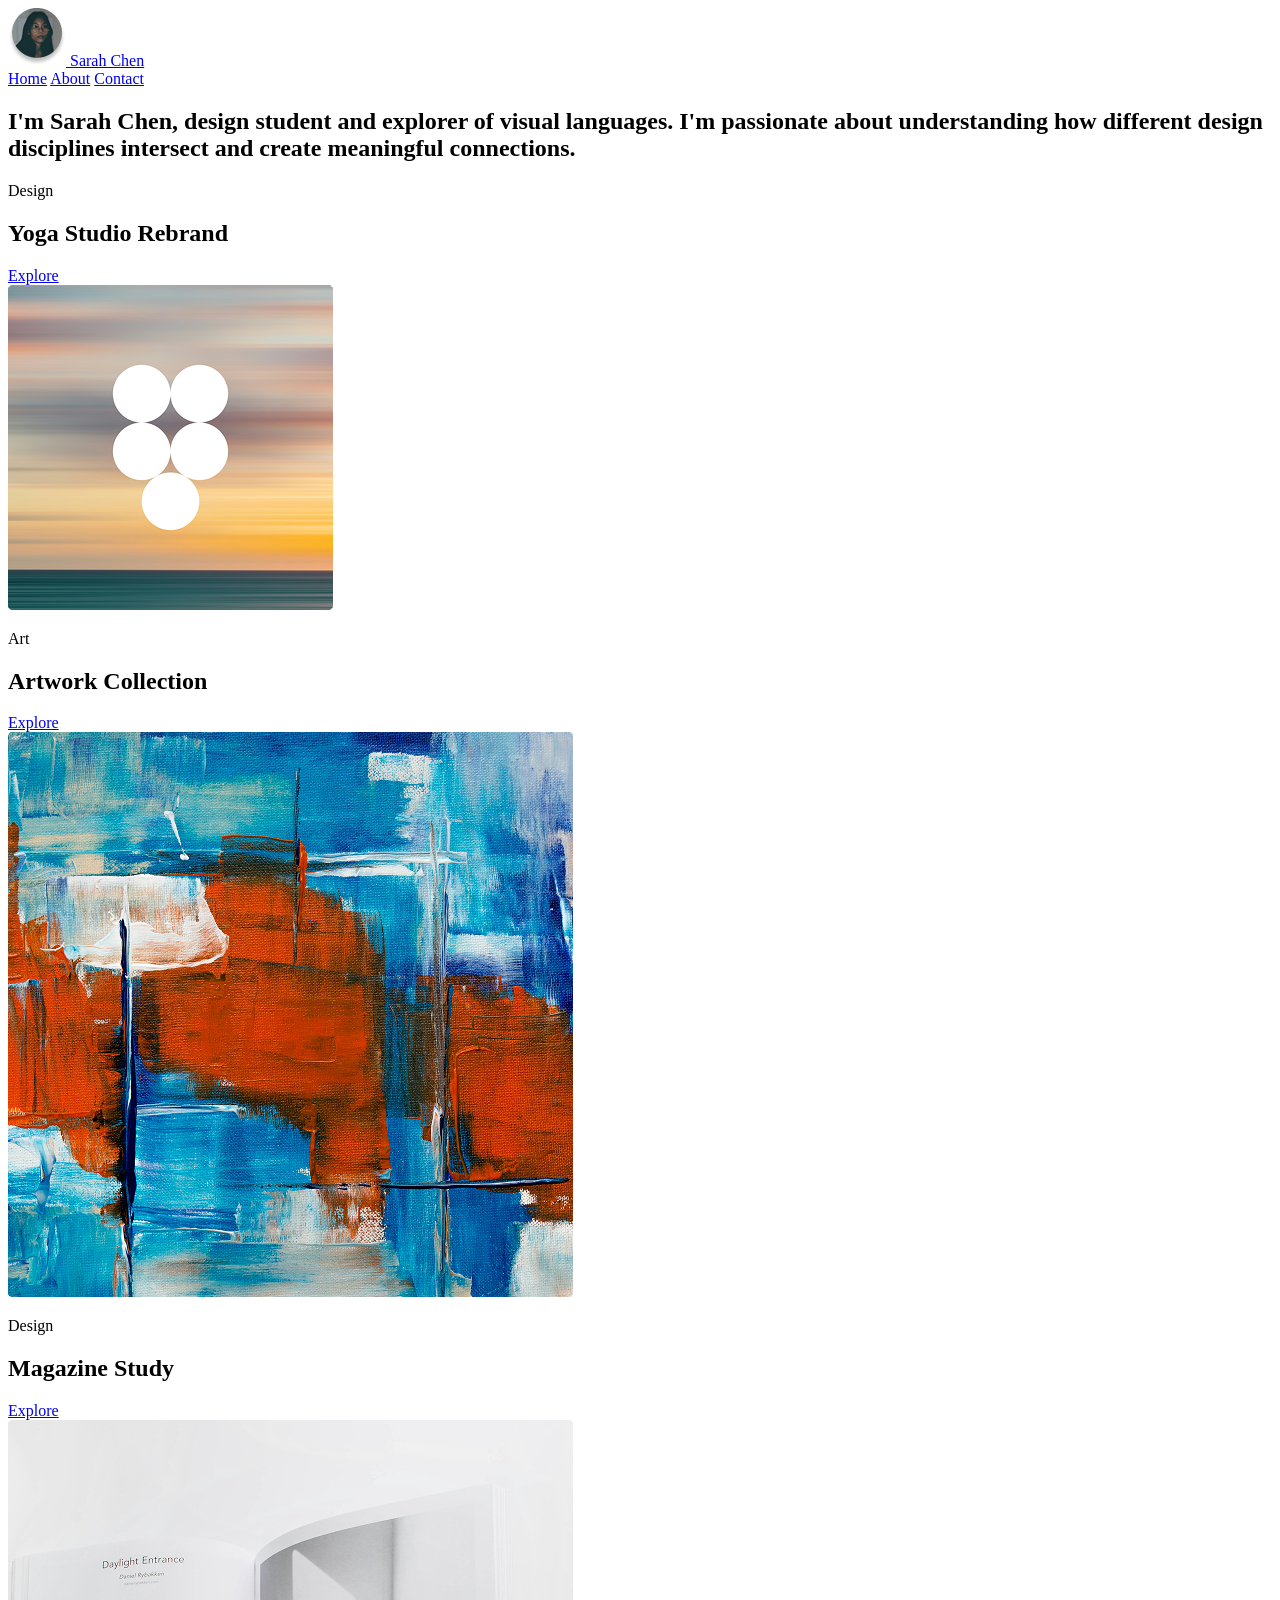
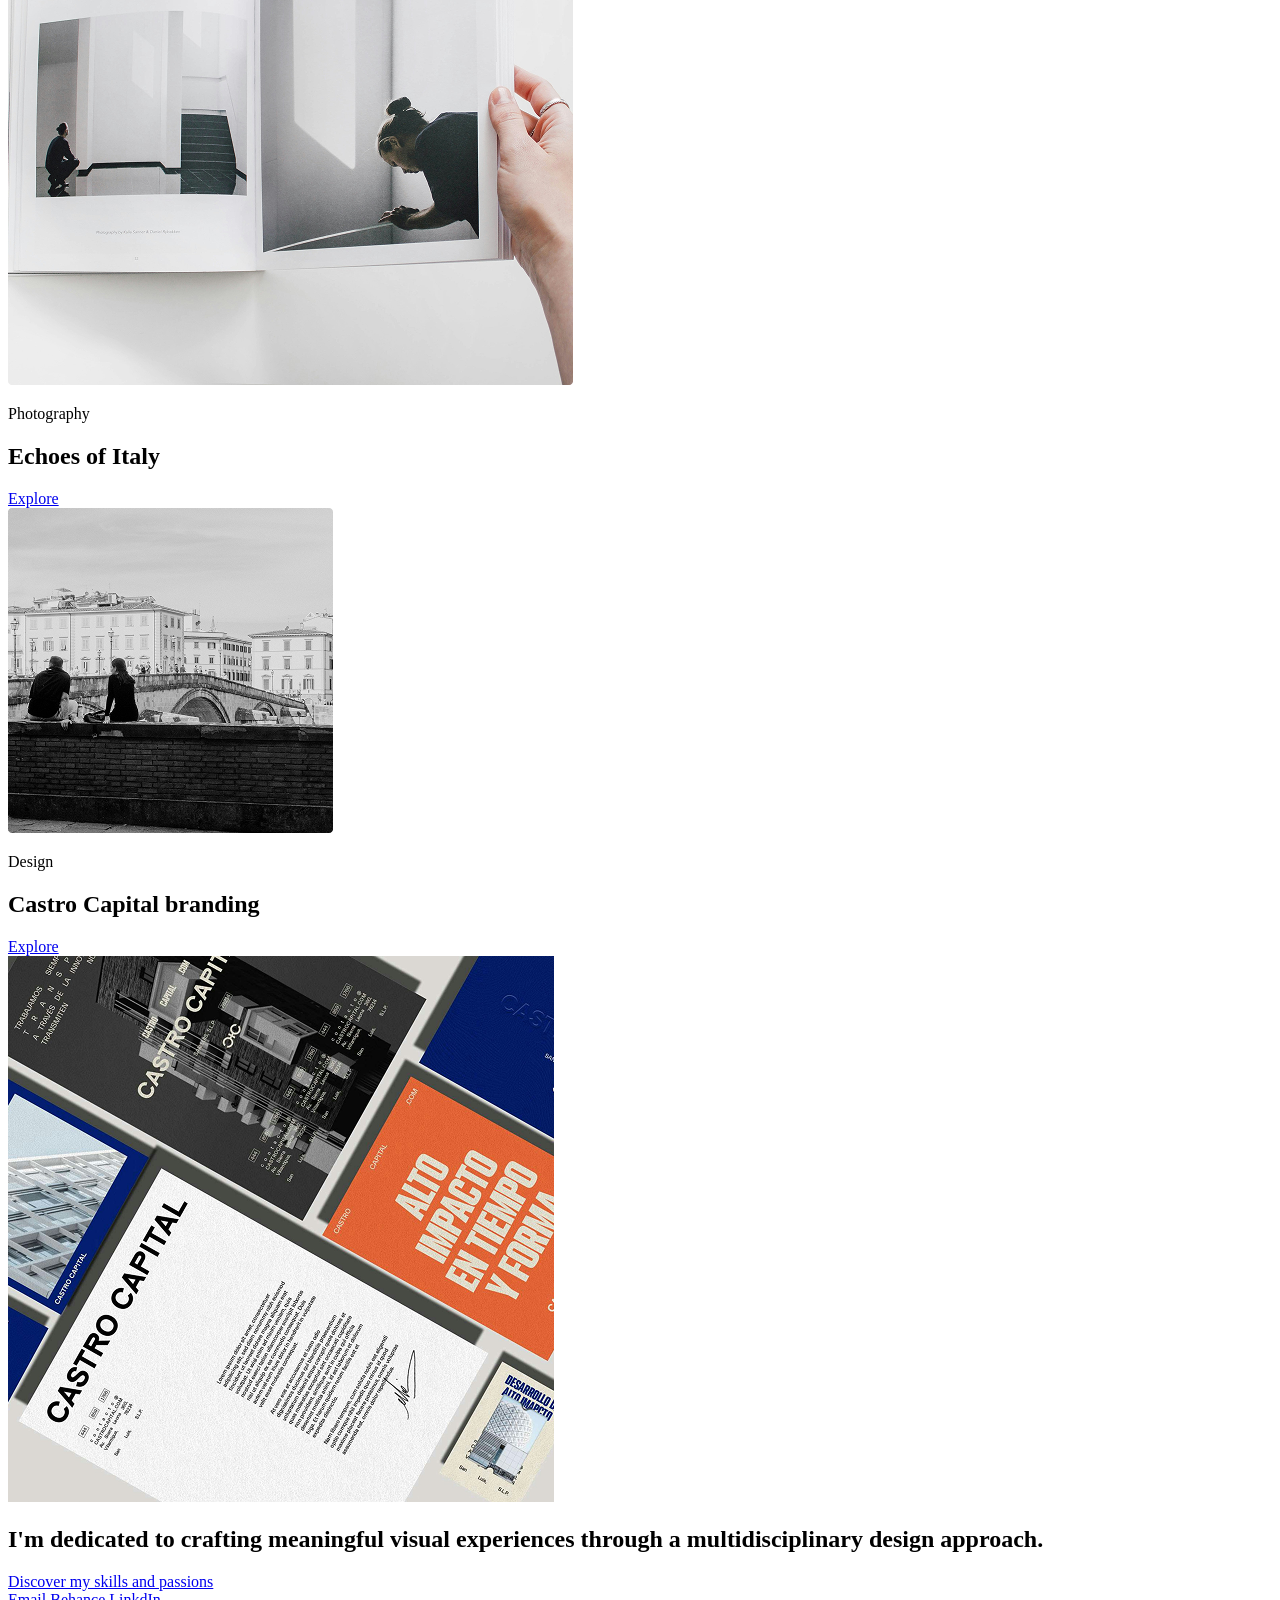
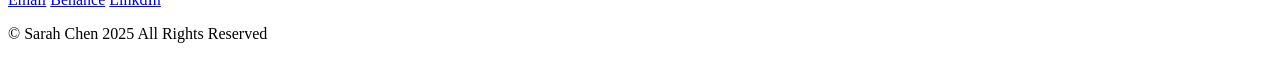
==== T1/web-personal/index.html @ 949a7d72 "Creacion de index.html y comienzo del css" ====
<!doctype html>
<html lang="es">
  <head>
    <meta charset="UTF-8" />
    <meta name="viewport" content="width=device-width, initial-scale=1.0" />
    <title>Sarah Chen | Portfolio</title>
    <link rel="stylesheet" href="assets/css/styles.css" />
  </head>
  <body>
    <header class="header">
      <a class="header_brand" href="#home">
        <img
          src="assets/images/Foto.png"
          alt="Logo de Sarah Chen"
          class="logo"
        />
        <span class="header_name">Sarah Chen</span>
      </a>

      <nav class="header_nav">
        <a class="header_nav_link" href="#home">Home</a>
        <a class="header_nav_link" href="#about">About</a>
        <a class="header_nav_link" href="#contact">Contact</a>
      </nav>
    </header>

    <main>
      <section class="hero" id="home">
        <h1 class="hero_title">
          I'm Sarah Chen, design student and explorer of visual languages. I'm
          passionate about understanding how different design disciplines
          intersect and create meaningful connections.
        </h1>
      </section>

      <section class="Projects" id="projects">
        <article class="project-yoga">
          <div class="project_content">
            <p class="project_category">Design</p>
            <h2 class="project_title">Yoga Studio Rebrand</h2>
            <a class="project_link" href="#">Explore</a>
          </div>

          <img
            class="project_image"
            src="assets/images/Image-1.png"
            alt="Yoga Studio Rebrand"
          />
        </article>

        <article class="project-artwork">
          <div class="project_content">
            <p class="project_category">Art</p>
            <h2 class="project_title">Artwork Collection</h2>
            <a class="project_link" href="#">Explore</a>
          </div>

          <img
            class="project_image"
            src="assets/images/image-4 (1).png"
            alt="Artwork Collection"
          />
        </article>

        <article class="project-magazine">
          <div class="project_content">
            <p class="project_category">Design</p>
            <h2 class="project_title">Magazine Study</h2>
            <a class="project_link" href="#">Explore</a>
          </div>

          <img
            class="project_image"
            src="assets/images/Image2 (1).png"
            alt="Magazine Study Project"
          />
        </article>

        <article class="project-photography">
          <div class="project_content">
            <p class="project_category">Photography</p>
            <h2 class="project_title">Echoes of Italy</h2>
            <a class="project_link" href="#">Explore</a>
          </div>

          <img
            class="project_image"
            src="assets/images/Image-3 (1).png"
            alt="Echoes of Italy"
          />
        </article>

        <article class="project-design">
          <div class="project_content">
            <p class="project_category">Design</p>
            <h2 class="project_title">Castro Capital branding</h2>
            <a class="project_link" href="#">Explore</a>
          </div>

          <img
            class="project_image"
            src="assets/images/Rectangle 1.png"
            alt="Castro Capital branding"
          />
        </article>
      </section>

      <section class="about" id="about">
        <h2 class="about_title">
          I'm dedicated to crafting meaningful visual experiences through a
          multidisciplinary design approach.
        </h2>
        <a class="about_link" href="#">Discover my skills and passions</a>
      </section>
    </main>

    <footer class="footer" id="contact">
      <nav class="footer_social">
        <a class="footer_link" href="#">Email</a>
        <a class="footer_link" href="#">Behance</a>
        <a class="footer_link" href="#">LinkdIn</a>
      </nav>

      <p class="footer_copyright">© Sarah Chen 2025 All Rights Reserved</p>
    </footer>
  </body>
</html>
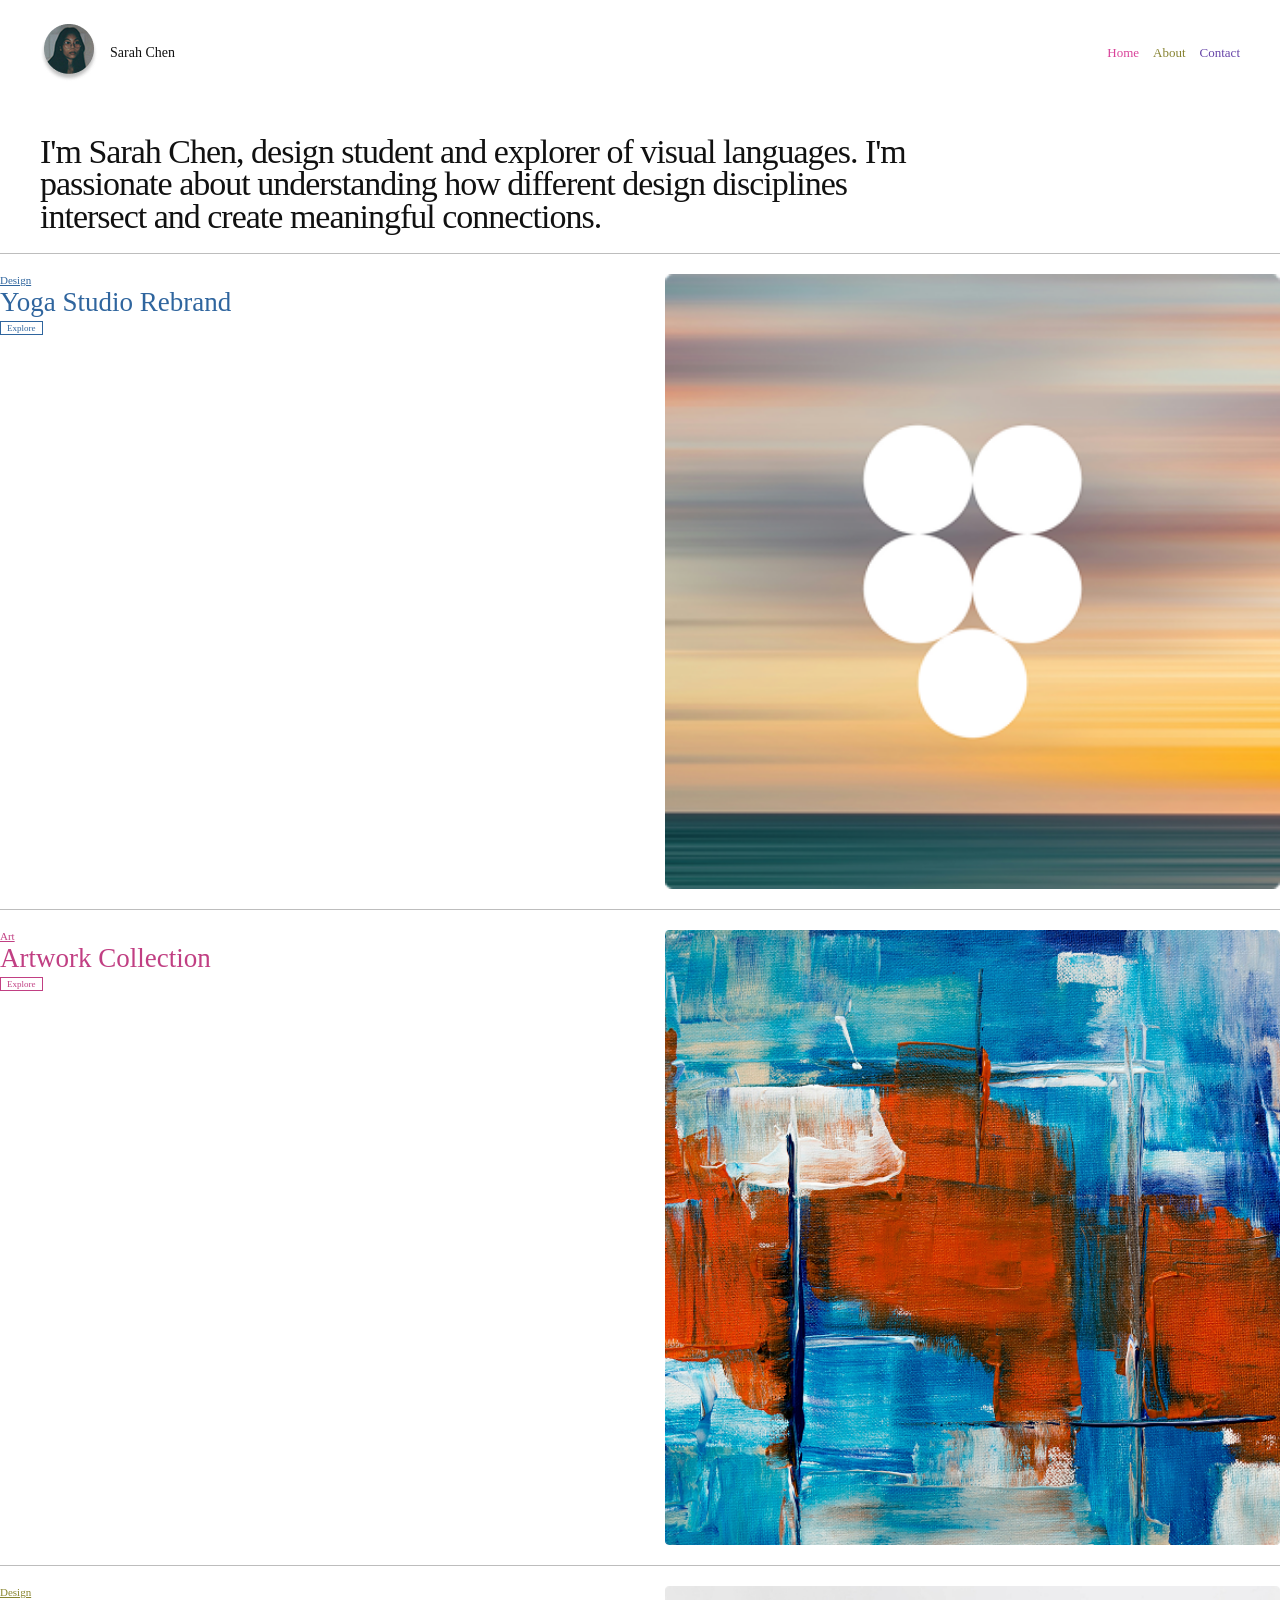
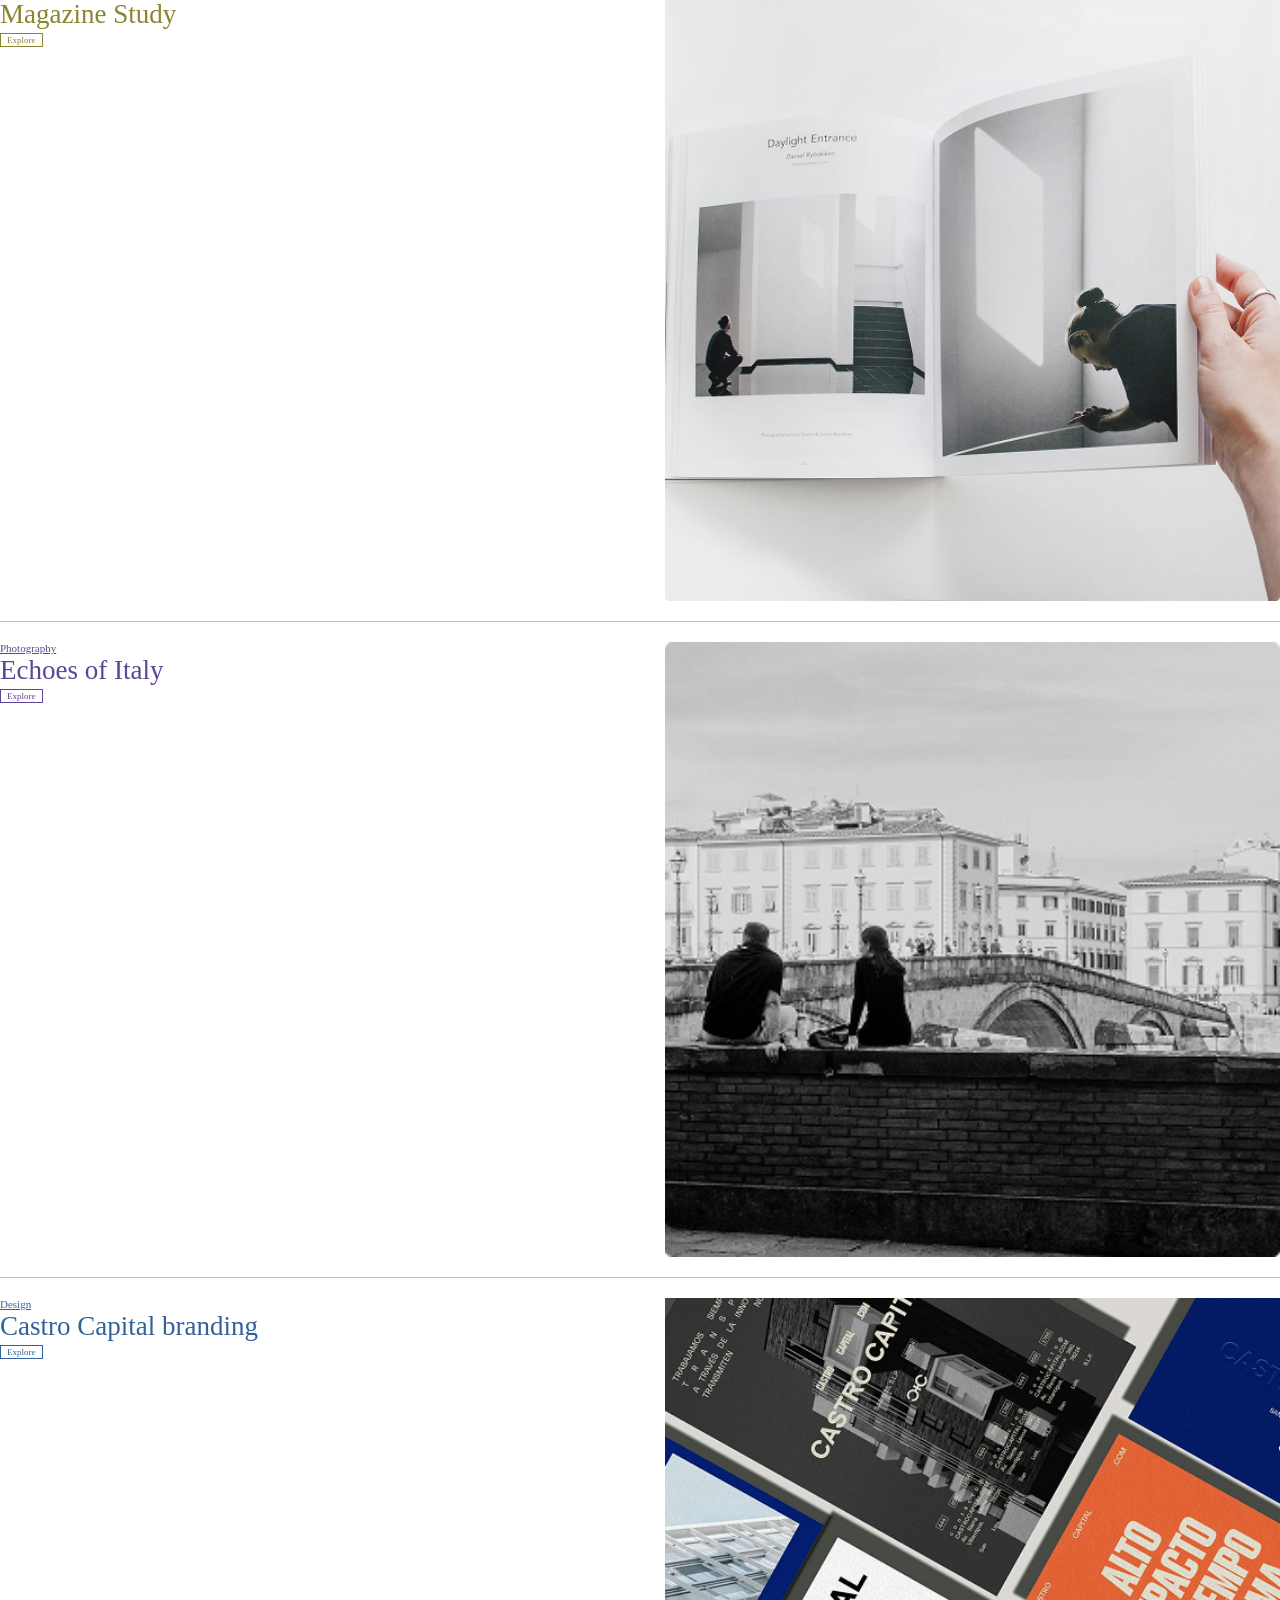
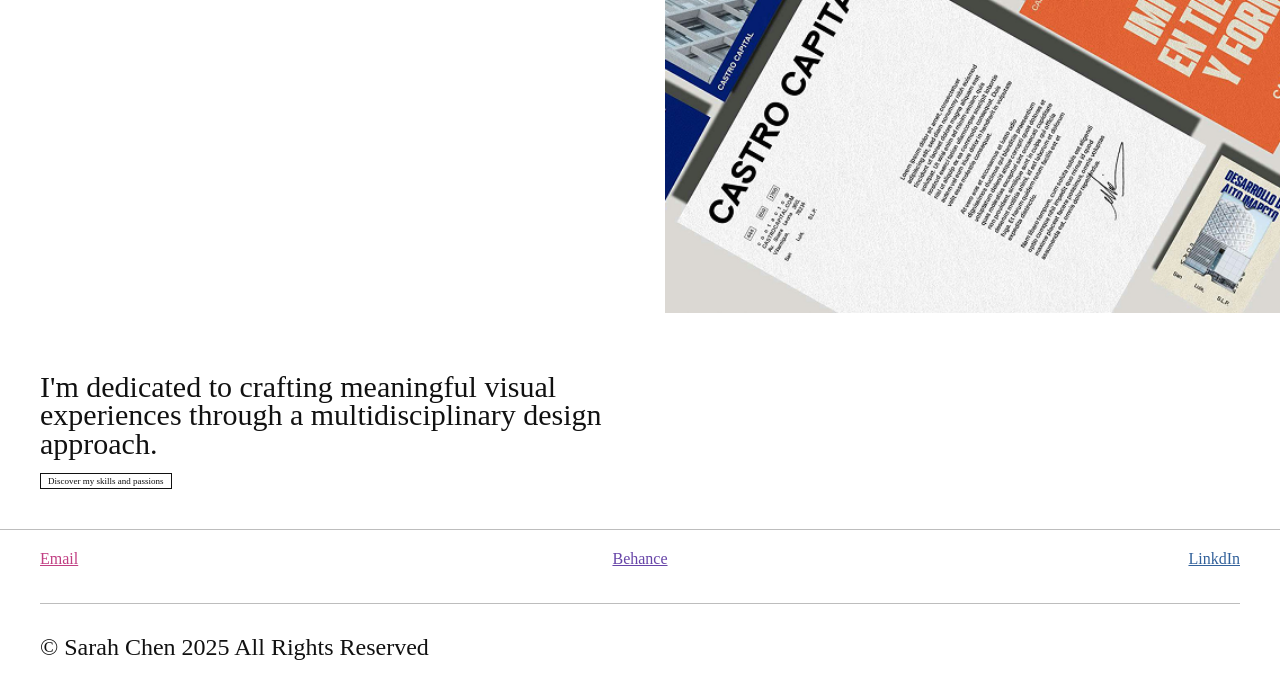
==== commit 6a2c5dac: "Añadido css" ====
--- a/T1/web-personal/index.html
+++ b/T1/web-personal/index.html
@@ -34,7 +34,7 @@
       </section>
 
       <section class="Projects" id="projects">
-        <article class="project-yoga">
+        <article class="project project-yoga">
           <div class="project_content">
             <p class="project_category">Design</p>
             <h2 class="project_title">Yoga Studio Rebrand</h2>
@@ -48,7 +48,7 @@
           />
         </article>
 
-        <article class="project-artwork">
+        <article class="project project-artwork">
           <div class="project_content">
             <p class="project_category">Art</p>
             <h2 class="project_title">Artwork Collection</h2>
@@ -62,7 +62,7 @@
           />
         </article>
 
-        <article class="project-magazine">
+        <article class="project project-magazine">
           <div class="project_content">
             <p class="project_category">Design</p>
             <h2 class="project_title">Magazine Study</h2>
@@ -76,7 +76,7 @@
           />
         </article>
 
-        <article class="project-photography">
+        <article class="project project-photography">
           <div class="project_content">
             <p class="project_category">Photography</p>
             <h2 class="project_title">Echoes of Italy</h2>
@@ -90,7 +90,7 @@
           />
         </article>
 
-        <article class="project-design">
+        <article class="project project-design">
           <div class="project_content">
             <p class="project_category">Design</p>
             <h2 class="project_title">Castro Capital branding</h2>
--- a/T1/web-personal/assets/css/styles.css
+++ b/T1/web-personal/assets/css/styles.css
@@ -0,0 +1,212 @@
+* {
+  margin: 0;
+  padding: 0;
+  box-sizing: border-box;
+}
+
+html {
+  scroll-behavior: smooth;
+}
+
+body {
+  font-family: Georgia, "Times New Roman", Times, serif;
+  background-color: #ffffff;
+  color: #111111;
+}
+
+a {
+  color: inherit;
+}
+
+.header {
+  width: 100%;
+  padding: 24px 40px;
+  display: flex;
+  justify-content: space-between;
+  align-items: center;
+}
+
+.header_brand {
+  display: flex;
+  align-items: center;
+  gap: 12px;
+
+  color: #111111;
+  text-decoration: none;
+  font-size: 14px;
+}
+
+.header_logo {
+  width: 32px;
+  height: 32px;
+
+  border-radius: 50%;
+  object-fit: cover;
+}
+
+.header_nav {
+  display: flex;
+  gap: 14px;
+}
+
+.header_nav_link {
+  font-size: 13px;
+  text-decoration: none;
+}
+
+.header_nav_link:nth-child(1) {
+  color: #d9439a;
+}
+
+.header_nav_link:nth-child(2) {
+  color: #878331;
+}
+
+.header_nav_link:nth-child(3) {
+  color: #6745a8;
+}
+
+.hero {
+  padding: 30px 40px 20px;
+}
+
+.hero_title {
+  max-width: 900px;
+  font-size: 34px;
+  font-weight: 400;
+  line-height: 0.95;
+  letter-spacing: -1px;
+}
+
+.projects {
+  padding: 0px 40px;
+}
+
+.project {
+  min-height: 250px;
+  padding: 20px 0;
+  display: grid;
+  grid-template-columns: 1fr 1fr;
+  gap: 50px;
+  border-top: 1px solid #bdbdbd;
+}
+
+.project_content {
+  display: flex;
+  flex-direction: column;
+  align-items: flex-start;
+}
+
+.project_category {
+  margin-bottom: 3px;
+  font-size: 11px;
+  text-decoration: underline;
+}
+
+.project_title {
+  margin-bottom: 5px;
+
+  font-size: 27px;
+  font-weight: 400;
+  line-height: 1;
+}
+
+.project_link {
+  padding: 1px 6px;
+
+  border: 1px solid currentColor;
+  font-size: 9px;
+  text-decoration: none;
+}
+
+.project_image {
+  width: 100%;
+  height: 100%;
+  display: block;
+  object-fit: cover;
+}
+
+.project-yoga .project_category,
+.project-yoga .project_title,
+.project-yoga .project_link {
+  color: #2f659e;
+}
+
+.project-artwork .project_category,
+.project-artwork .project_title,
+.project-artwork .project_link {
+  color: #c13f83;
+}
+
+.project-magazine .project_category,
+.project-magazine .project_title,
+.project-magazine .project_link {
+  color: #898530;
+}
+
+.project-photography .project_category,
+.project-photography .project_title,
+.project-photography .project_link {
+  color: #5d4497;
+}
+
+.project-design .project_category,
+.project-design .project_title,
+.project-design .project_link {
+  color: #32619b;
+}
+
+.about {
+  padding: 40px;
+  border-bottom: 1px solid #bdbdbd;
+}
+
+.about_title {
+  max-width: 650px;
+  margin-bottom: 12px;
+  font-size: 30px;
+  font-weight: 400;
+  line-height: 0.95;
+}
+
+.about_link {
+  display: inline-block;
+  padding: 2px 7px;
+  border: 1px solid #111111;
+  color: #111111;
+  font-size: 9px;
+  text-decoration: none;
+}
+
+.footer {
+  padding: 20px 40px 35px;
+}
+
+.footer_social {
+  padding-bottom: 35px;
+  display: grid;
+  grid-template-columns: repeat(3, 1fr);
+  border-bottom: 1px solid #bdbdbd;
+}
+
+.footer_link:nth-child(1) {
+  color: #c13f83;
+}
+
+.footer_link:nth-child(2) {
+  color: #6745a8;
+  text-align: center;
+}
+
+.footer_link:nth-child(3) {
+  color: #32619b;
+  text-align: right;
+}
+
+.footer_copyright {
+  padding-top: 30px;
+  font-size: 24px;
+}
+
+@media (max-width: 768px) {
+}
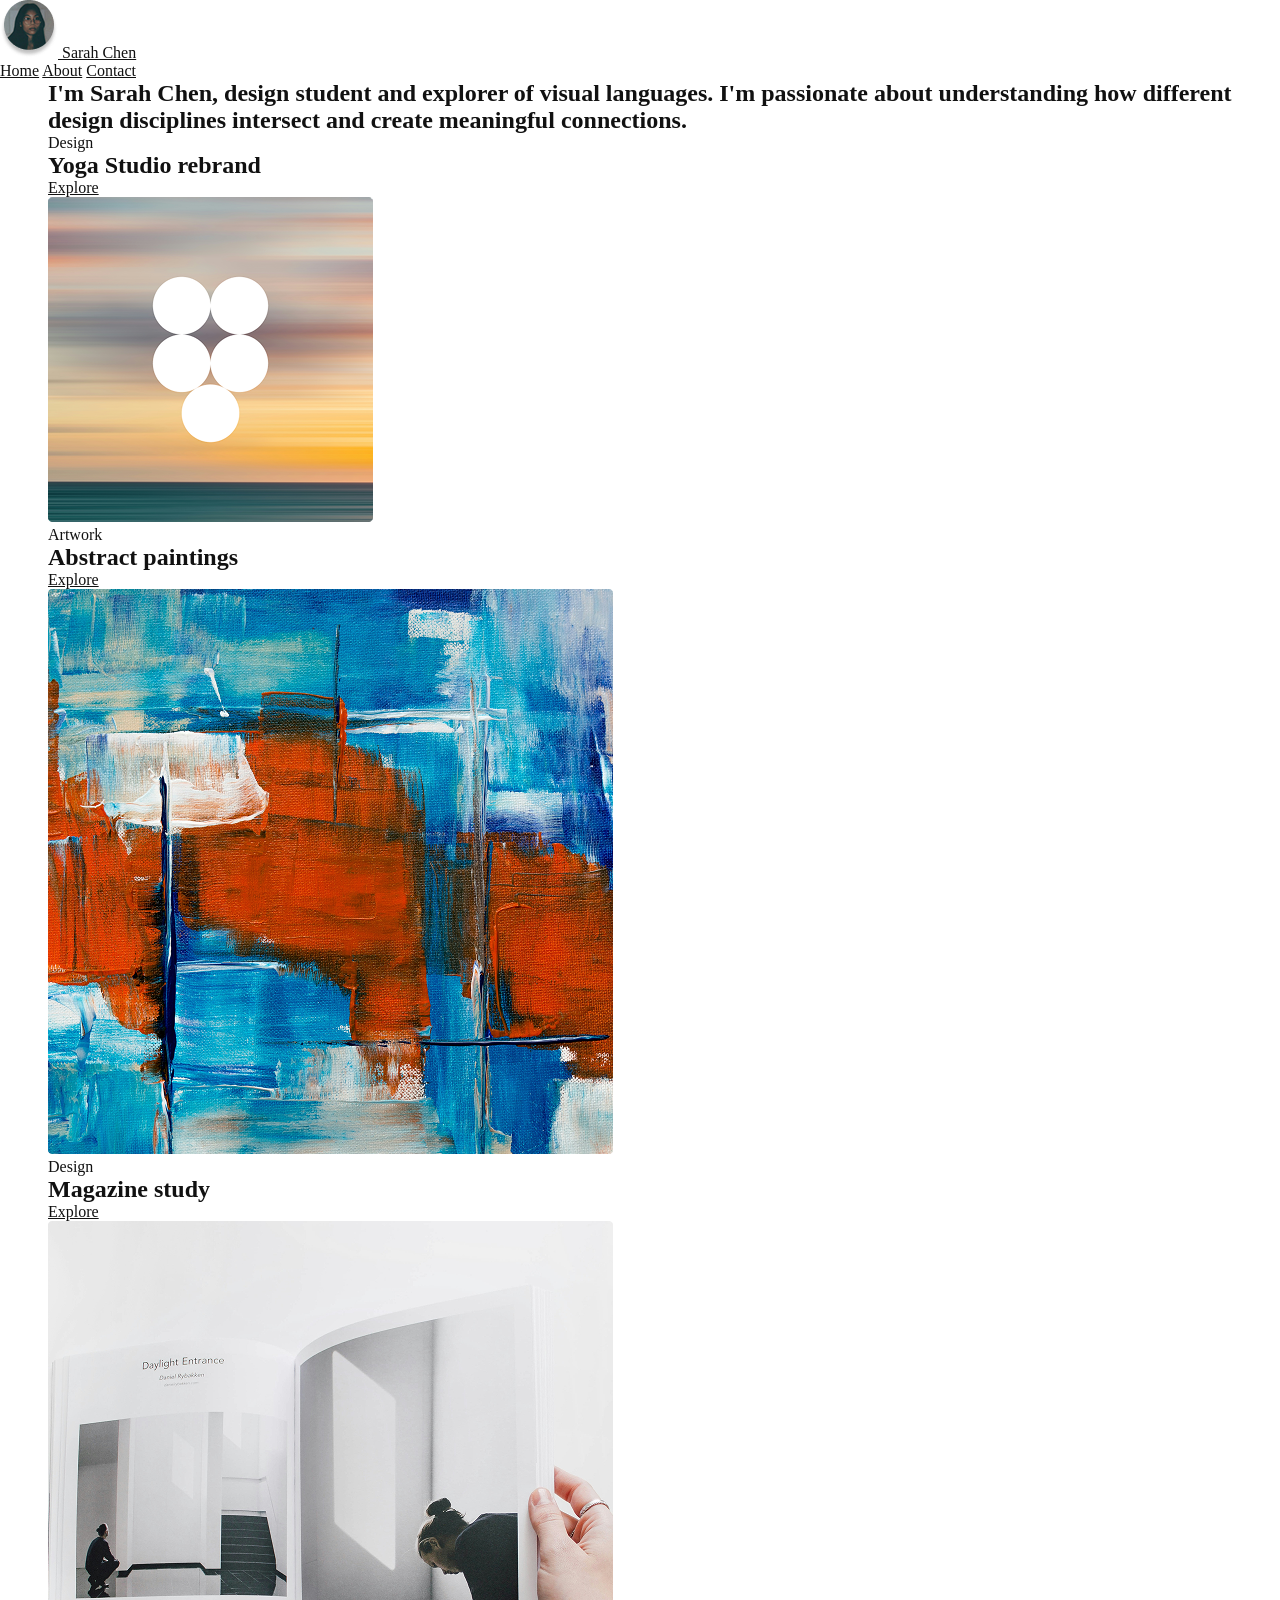
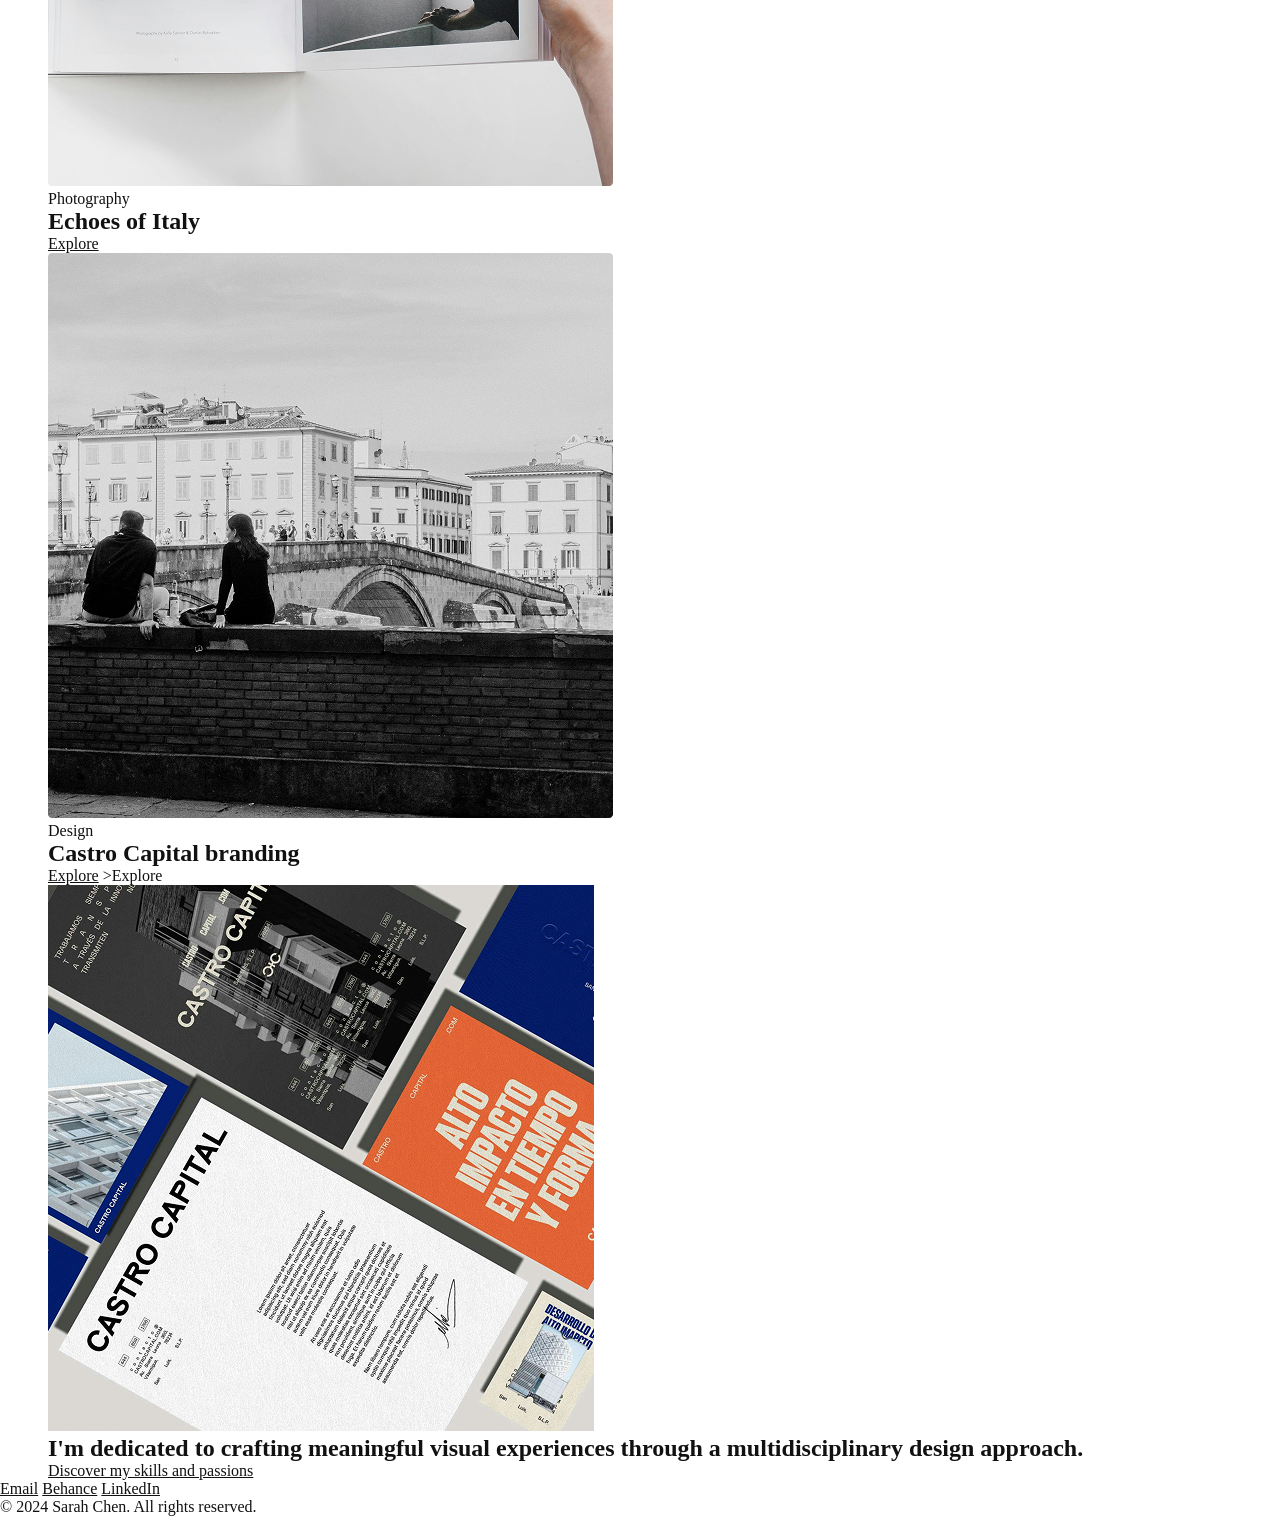
==== commit 76ebda39: "Terminado index/echoes.html con BEAM" ====
--- a/T1/web-personal/index.html
+++ b/T1/web-personal/index.html
@@ -1,127 +1,134 @@
 <!doctype html>
-<html lang="es">
+<html lang="en">
   <head>
     <meta charset="UTF-8" />
     <meta name="viewport" content="width=device-width, initial-scale=1.0" />
-    <title>Sarah Chen | Portfolio</title>
+    <title>Portfolio | Sarah Chen</title>
     <link rel="stylesheet" href="assets/css/styles.css" />
   </head>
   <body>
-    <header class="header">
-      <a class="header_brand" href="#home">
+    <header class="site-header">
+      <a class="site-header__brand" href="index.html">
         <img
+          class="site-header__logo"
           src="assets/images/Foto.png"
-          alt="Logo de Sarah Chen"
-          class="logo"
+          alt="Sarah Chen Logo"
         />
-        <span class="header_name">Sarah Chen</span>
+        <span class="site-header__name">Sarah Chen</span>
       </a>
 
-      <nav class="header_nav">
-        <a class="header_nav_link" href="#home">Home</a>
-        <a class="header_nav_link" href="#about">About</a>
-        <a class="header_nav_link" href="#contact">Contact</a>
+      <nav class="site-header__nav">
+        <a class="site-header__link site-header__link--home" href="index.html"
+          >Home</a
+        >
+        <a class="site-header__link site-header__link--about" href="about.html"
+          >About</a
+        >
+        <a class="site-header__link site-header__link--contact" href="#contact"
+          >Contact</a
+        >
       </nav>
     </header>
-
-    <main>
-      <section class="hero" id="home">
-        <h1 class="hero_title">
+    <main class="home">
+      <section class="home-hero">
+        <h1 class="home-hero__title">
           I'm Sarah Chen, design student and explorer of visual languages. I'm
           passionate about understanding how different design disciplines
           intersect and create meaningful connections.
         </h1>
       </section>
-
-      <section class="Projects" id="projects">
-        <article class="project project-yoga">
-          <div class="project_content">
-            <p class="project_category">Design</p>
-            <h2 class="project_title">Yoga Studio Rebrand</h2>
-            <a class="project_link" href="#">Explore</a>
+      <section class="projects-list" id="projects">
+        <article class="project-card project-card--yoga">
+          <div class="project-card__content">
+            <p class="project-card__category">Design</p>
+            <h2 class="project-card__title">Yoga Studio rebrand</h2>
+            <a class="project-card__link" href="#">Explore</a>
           </div>
-
           <img
-            class="project_image"
+            class="project-card__image"
             src="assets/images/Image-1.png"
-            alt="Yoga Studio Rebrand"
+            alt="Yoga Studio rebrand"
           />
         </article>
 
-        <article class="project project-artwork">
-          <div class="project_content">
-            <p class="project_category">Art</p>
-            <h2 class="project_title">Artwork Collection</h2>
-            <a class="project_link" href="#">Explore</a>
+        <article class="project-card project-card--artwork">
+          <div class="project-card__content">
+            <p class="project-card__category">Artwork</p>
+            <h2 class="project-card__title">Abstract paintings</h2>
+            <a class="project-card__link" href="#">Explore</a>
           </div>
-
           <img
-            class="project_image"
+            class="project-card__image"
             src="assets/images/image-4 (1).png"
-            alt="Artwork Collection"
+            alt="Abstract paintings"
           />
         </article>
 
-        <article class="project project-magazine">
-          <div class="project_content">
-            <p class="project_category">Design</p>
-            <h2 class="project_title">Magazine Study</h2>
-            <a class="project_link" href="#">Explore</a>
+        <article class="project-card project-card--magazine">
+          <div class="project-card__content">
+            <p class="project-card__category">Design</p>
+            <h2 class="project-card__title">Magazine study</h2>
+            <a class="project-card__link" href="#">Explore</a>
           </div>
-
           <img
-            class="project_image"
+            class="project-card__image"
             src="assets/images/Image2 (1).png"
-            alt="Magazine Study Project"
+            alt="Magazine study"
           />
         </article>
 
-        <article class="project project-photography">
-          <div class="project_content">
-            <p class="project_category">Photography</p>
-            <h2 class="project_title">Echoes of Italy</h2>
-            <a class="project_link" href="#">Explore</a>
+        <article class="project-card project-card--photography">
+          <div class="project-card__content">
+            <p class="project-card__category">Photography</p>
+            <h2 class="project-card__title">Echoes of Italy</h2>
+            <a class="project-card__link" href="pages/echoes-of-italy.html"
+              >Explore</a
+            >
           </div>
-
           <img
-            class="project_image"
-            src="assets/images/Image-3 (1).png"
+            class="project-card__image"
+            src="assets/images/Image-3 (3).png"
             alt="Echoes of Italy"
           />
         </article>
 
-        <article class="project project-design">
-          <div class="project_content">
-            <p class="project_category">Design</p>
-            <h2 class="project_title">Castro Capital branding</h2>
-            <a class="project_link" href="#">Explore</a>
+        <article class="project-card project-card--design">
+          <div class="project-card__content">
+            <p class="project-card__category">Design</p>
+            <h2 class="project-card__title">Castro Capital branding</h2>
+            <a class="project-card__link" href="#">Explore</a>
+              >Explore</a
+            >
           </div>
-
           <img
-            class="project_image"
+            class="project-card__image"
             src="assets/images/Rectangle 1.png"
             alt="Castro Capital branding"
           />
         </article>
       </section>
 
-      <section class="about" id="about">
-        <h2 class="about_title">
-          I'm dedicated to crafting meaningful visual experiences through a
-          multidisciplinary design approach.
-        </h2>
-        <a class="about_link" href="#">Discover my skills and passions</a>
+      <section class="home-about">
+        <h2 class="home-about__title">I'm dedicated to crafting meaningful visual experiences through a
+          multidisciplinary design approach.</h2>
+
+          <a class="home-about__link" href="about.html">Discover my skills and passions</a>
       </section>
     </main>
 
-    <footer class="footer" id="contact">
-      <nav class="footer_social">
-        <a class="footer_link" href="#">Email</a>
-        <a class="footer_link" href="#">Behance</a>
-        <a class="footer_link" href="#">LinkdIn</a>
+    <footer class="site-footer" id="contact">
+      <nav class="site-footer__links">
+        <a class="site-footer__link site-footer__link--email" href="#">Email</a>
+        <a class="site-footer__link site-footer__link--behance" href="#"
+          >Behance</a
+        >
+        <a class="site-footer__link site-footer__link--linkedin" href="#"
+          >LinkedIn</a
+        >
+        <p class="site-footer__copyright">
+          &copy; 2024 Sarah Chen. All rights reserved.
+        </p>
       </nav>
-
-      <p class="footer_copyright">© Sarah Chen 2025 All Rights Reserved</p>
     </footer>
   </body>
 </html>
--- a/T1/web-personal/assets/css/styles.css
+++ b/T1/web-personal/assets/css/styles.css
@@ -20,7 +20,10 @@
 
 .header {
   width: 100%;
-  padding: 24px 40px;
+  max-width: 1280px;
+  margin: 0 auto;
+  padding: 24px 48px 60px;
+
   display: flex;
   justify-content: space-between;
   align-items: center;
@@ -33,15 +36,18 @@
 
   color: #111111;
   text-decoration: none;
-  font-size: 14px;
-}
-
-.header_logo {
-  width: 32px;
-  height: 32px;
+}
+
+.logo {
+  width: 42px;
+  height: 42px;
 
   border-radius: 50%;
   object-fit: cover;
+}
+
+.header_name {
+  font-size: 18px;
 }
 
 .header_nav {
@@ -66,28 +72,39 @@
   color: #6745a8;
 }
 
+main {
+  width: 100%;
+  max-width: 1280px;
+  margin: 0 auto;
+  padding: 0 48px;
+}
+
 .hero {
-  padding: 30px 40px 20px;
+  padding: 20px 0 35px;
 }
 
 .hero_title {
-  max-width: 900px;
-  font-size: 34px;
+  max-width: 1050px;
+
+  font-size: 48px;
   font-weight: 400;
-  line-height: 0.95;
-  letter-spacing: -1px;
+  line-height: 1.05;
+  letter-spacing: -1.5px;
 }
 
 .projects {
-  padding: 0px 40px;
+  width: 100%;
 }
 
 .project {
-  min-height: 250px;
-  padding: 20px 0;
+  width: 100%;
+  padding: 48px 0;
+
   display: grid;
   grid-template-columns: 1fr 1fr;
-  gap: 50px;
+  gap: 52px;
+  align-items: start;
+
   border-top: 1px solid #bdbdbd;
 }
 
@@ -98,32 +115,58 @@
 }
 
 .project_category {
-  margin-bottom: 3px;
-  font-size: 11px;
+  margin-bottom: 8px;
+
+  font-size: 12px;
   text-decoration: underline;
 }
 
 .project_title {
-  margin-bottom: 5px;
-
-  font-size: 27px;
+  margin-bottom: 12px;
+
+  font-size: 34px;
   font-weight: 400;
   line-height: 1;
 }
 
 .project_link {
-  padding: 1px 6px;
+  padding: 2px 8px;
 
   border: 1px solid currentColor;
-  font-size: 9px;
+
+  font-size: 10px;
   text-decoration: none;
 }
 
 .project_image {
   width: 100%;
-  height: 100%;
+  max-width: 560px;
+  aspect-ratio: 1 / 1;
+
   display: block;
+  justify-self: end;
+
   object-fit: cover;
+}
+
+.project-yoga {
+  border-top-color: #7da3cf;
+}
+
+.project-artwork {
+  border-top-color: #d59aba;
+}
+
+.project-magazine {
+  border-top-color: #aaa765;
+}
+
+.project-photography {
+  border-top-color: #9883bd;
+}
+
+.project-design {
+  border-top-color: #7da3cf;
 }
 
 .project-yoga .project_category,
@@ -157,40 +200,55 @@
 }
 
 .about {
-  padding: 40px;
+  padding: 75px 0;
+
   border-bottom: 1px solid #bdbdbd;
 }
 
 .about_title {
-  max-width: 650px;
-  margin-bottom: 12px;
-  font-size: 30px;
+  max-width: 750px;
+  margin-bottom: 18px;
+
+  font-size: 40px;
   font-weight: 400;
-  line-height: 0.95;
+  line-height: 1;
 }
 
 .about_link {
   display: inline-block;
-  padding: 2px 7px;
+
+  padding: 3px 8px;
+
   border: 1px solid #111111;
+
   color: #111111;
-  font-size: 9px;
+  font-size: 10px;
   text-decoration: none;
 }
 
 .footer {
-  padding: 20px 40px 35px;
+  width: 100%;
+  max-width: 1280px;
+  margin: 0 auto;
+  padding: 20px 48px 35px;
 }
 
 .footer_social {
-  padding-bottom: 35px;
+  padding: 45px 0;
+
   display: grid;
   grid-template-columns: repeat(3, 1fr);
+
   border-bottom: 1px solid #bdbdbd;
+}
+
+.footer_link {
+  font-size: 28px;
 }
 
 .footer_link:nth-child(1) {
   color: #c13f83;
+  text-align: left;
 }
 
 .footer_link:nth-child(2) {
@@ -204,9 +262,65 @@
 }
 
 .footer_copyright {
-  padding-top: 30px;
-  font-size: 24px;
+  padding-top: 35px;
+
+  font-size: 26px;
 }
 
 @media (max-width: 768px) {
-}
+  .header {
+    padding: 20px 20px 40px;
+  }
+
+  .logo {
+    width: 36px;
+    height: 36px;
+  }
+
+  .header_name {
+    font-size: 16px;
+  }
+
+  main {
+    padding: 0 20px;
+  }
+
+  .hero_title {
+    font-size: 34px;
+  }
+
+  .project {
+    grid-template-columns: 1fr;
+    gap: 25px;
+    padding: 35px 0;
+  }
+
+  .project_title {
+    font-size: 28px;
+  }
+
+  .project_image {
+    max-width: none;
+    width: 100%;
+  }
+
+  .about {
+    padding: 50px 0;
+  }
+
+  .about_title {
+    font-size: 32px;
+  }
+
+  .footer {
+    padding: 20px 20px 35px;
+  }
+
+  .footer_link {
+    font-size: 18px;
+  }
+
+  .footer_copyright {
+    font-size: 18px;
+  }
+}
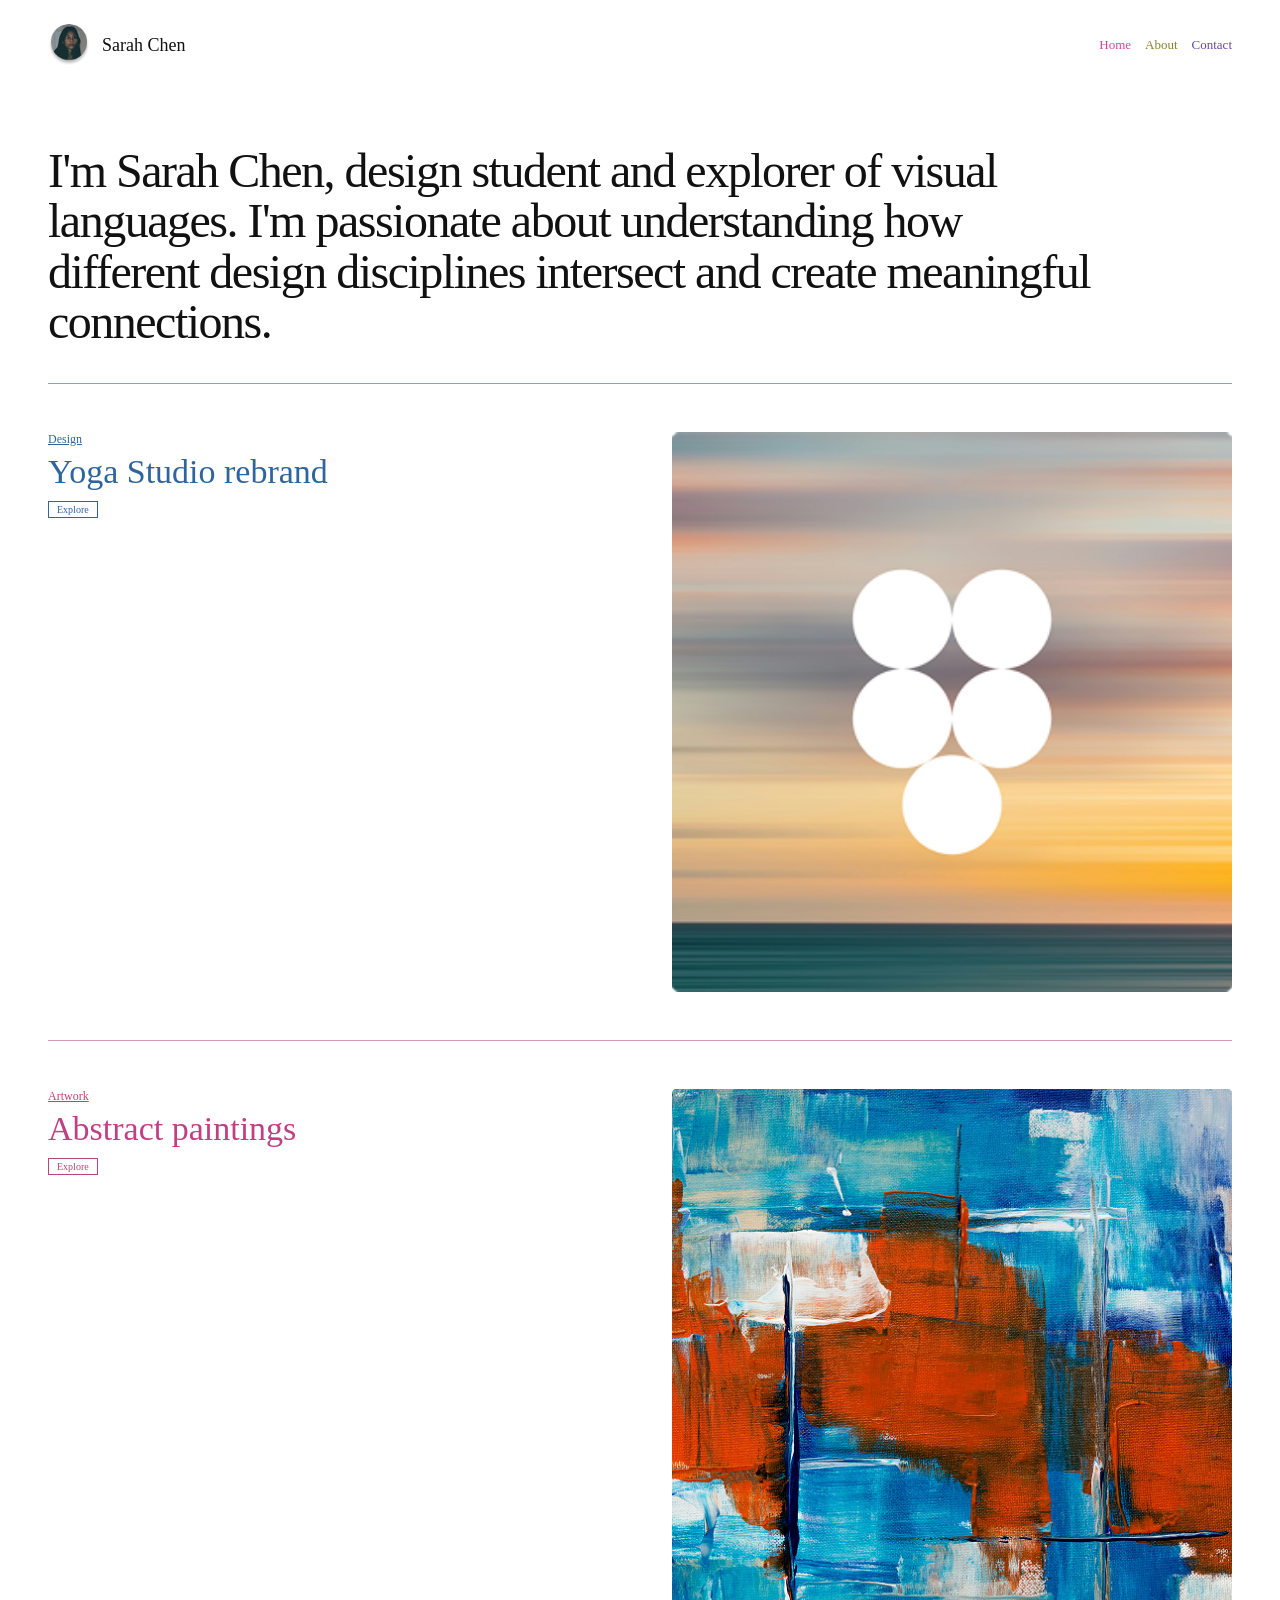
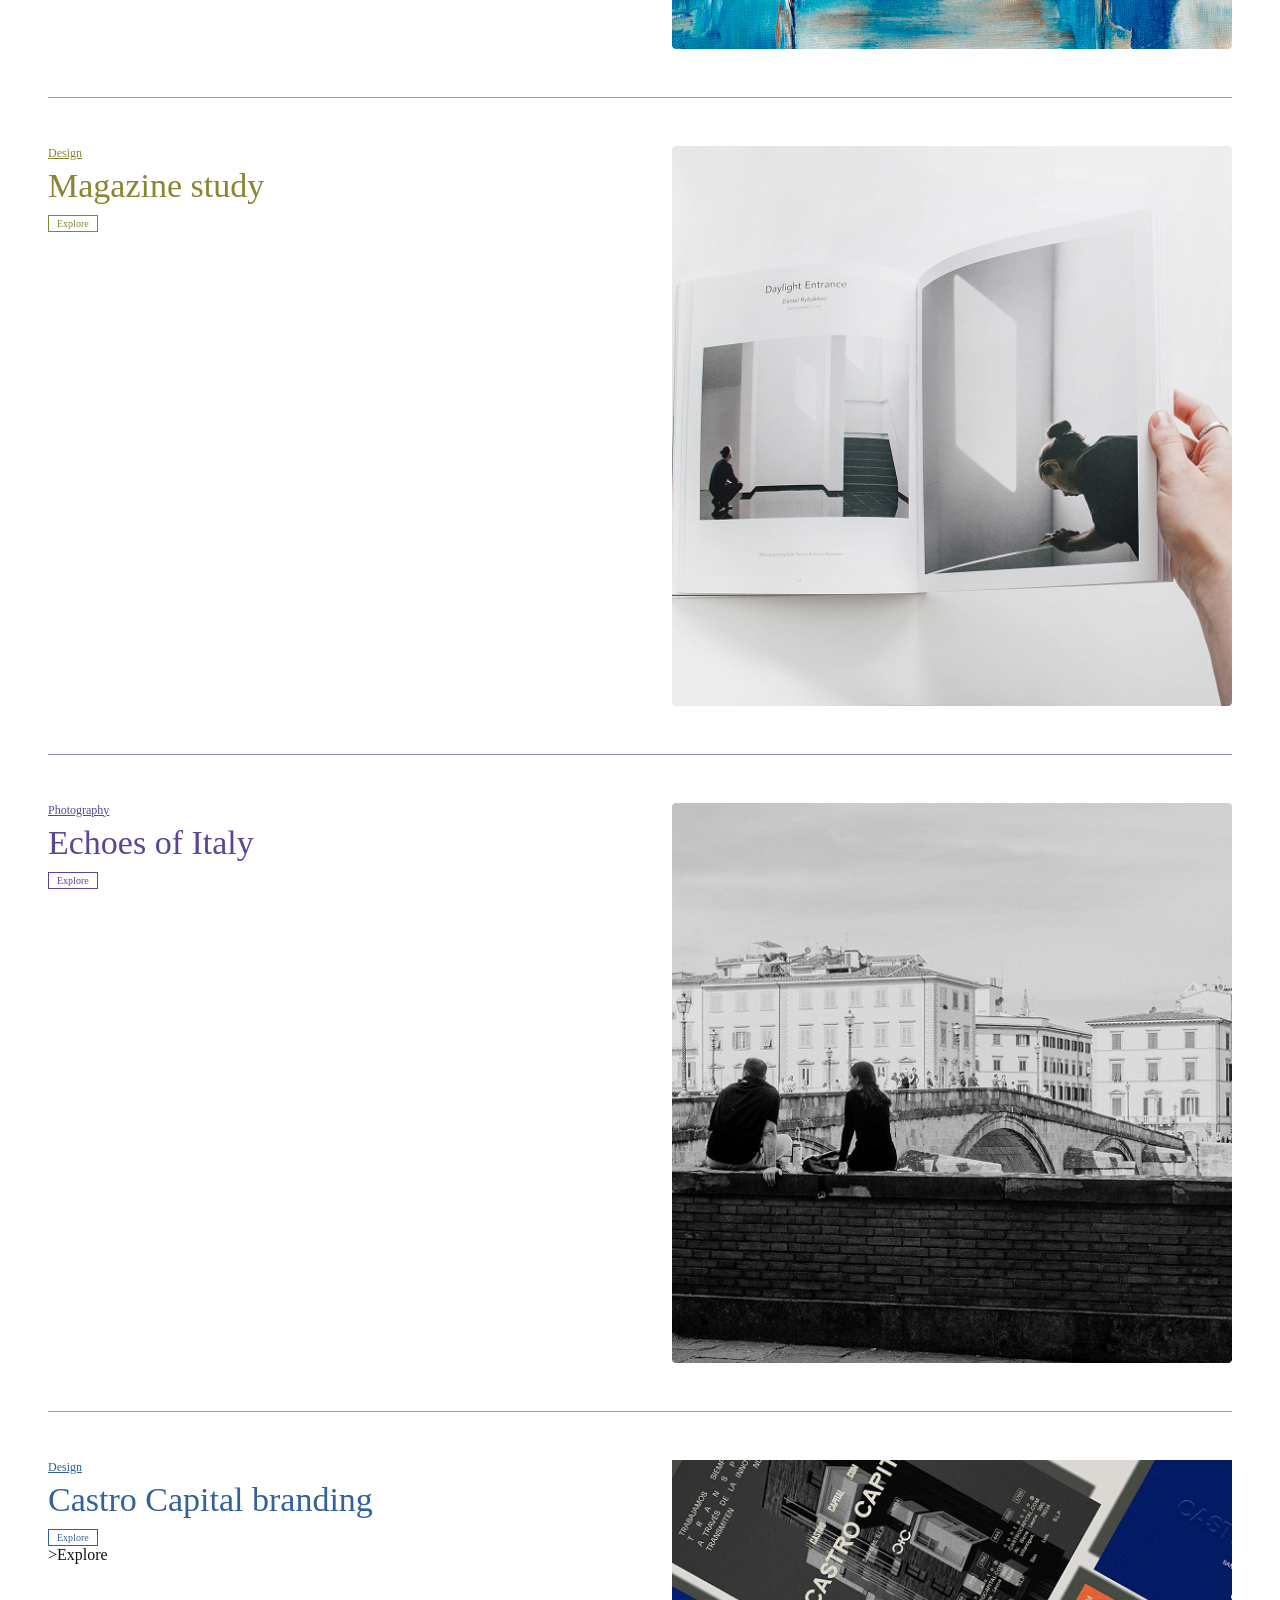
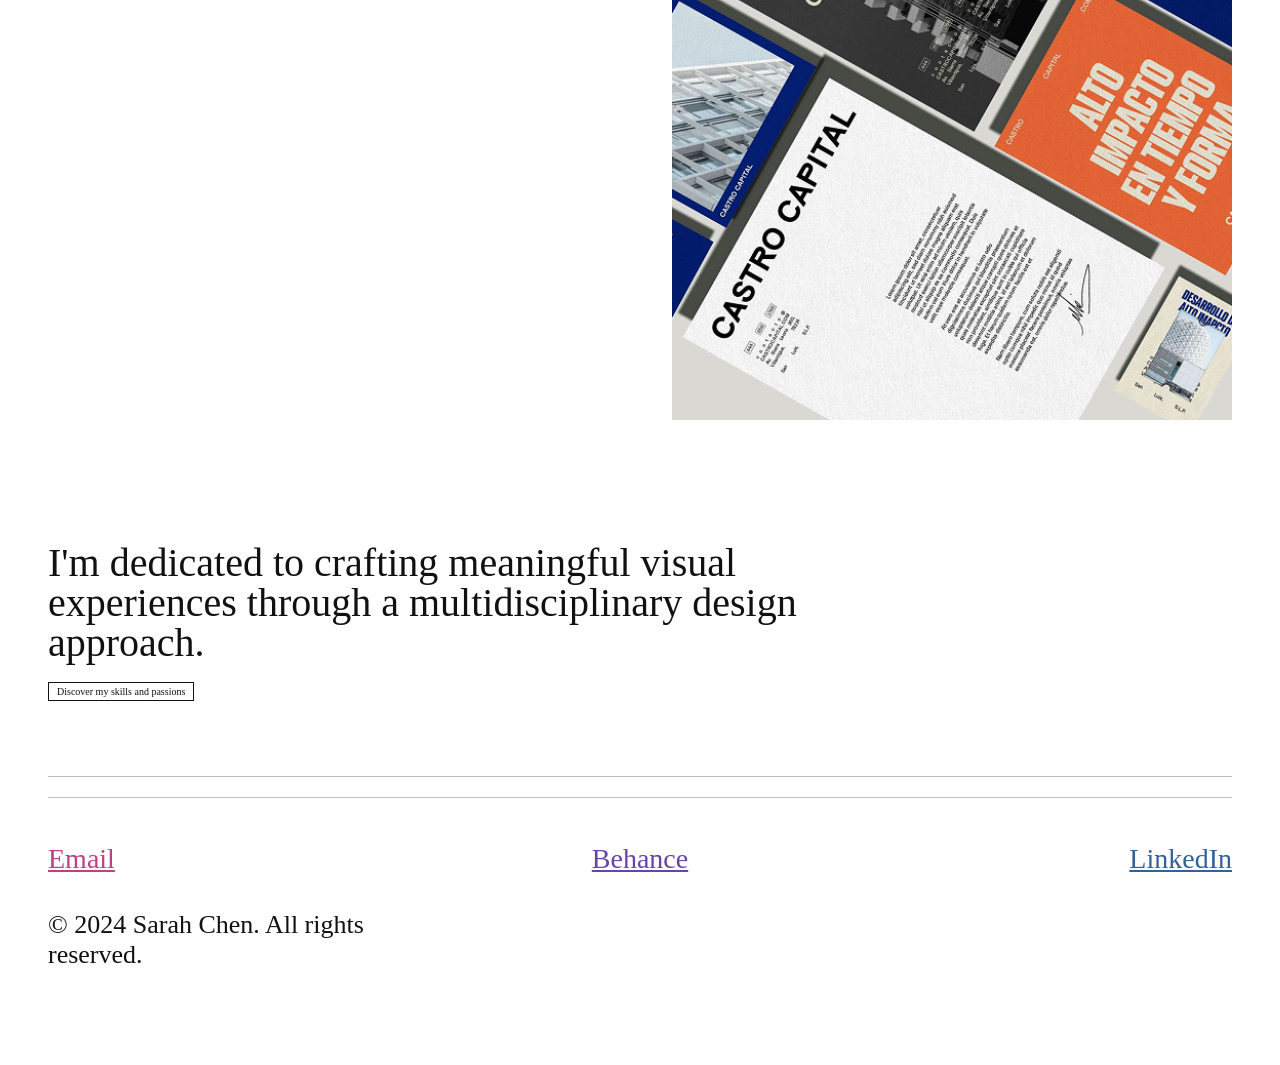
==== commit b0ec2381: "About.html con BEM Y modificacion de el css" ====
--- a/T1/web-personal/index.html
+++ b/T1/web-personal/index.html
@@ -21,10 +21,10 @@
         <a class="site-header__link site-header__link--home" href="index.html"
           >Home</a
         >
-        <a class="site-header__link site-header__link--about" href="about.html"
+        <a class="site-header__link site-header__link--about" href="pages/about.html"
           >About</a
         >
-        <a class="site-header__link site-header__link--contact" href="#contact"
+        <a class="site-header__link site-header__link--contact" href="index.html#contact"
           >Contact</a
         >
       </nav>
@@ -112,7 +112,7 @@
         <h2 class="home-about__title">I'm dedicated to crafting meaningful visual experiences through a
           multidisciplinary design approach.</h2>
 
-          <a class="home-about__link" href="about.html">Discover my skills and passions</a>
+          <a class="home-about__link" href="pages/about.html">Discover my skills and passions</a>
       </section>
     </main>
 
--- a/T1/web-personal/assets/css/styles.css
+++ b/T1/web-personal/assets/css/styles.css
@@ -18,7 +18,12 @@
   color: inherit;
 }
 
-.header {
+img {
+  display: block;
+  max-width: 100%;
+}
+
+.site-header {
   width: 100%;
   max-width: 1280px;
   margin: 0 auto;
@@ -29,7 +34,7 @@
   align-items: center;
 }
 
-.header_brand {
+.site-header__brand {
   display: flex;
   align-items: center;
   gap: 12px;
@@ -38,7 +43,7 @@
   text-decoration: none;
 }
 
-.logo {
+.site-header__logo {
   width: 42px;
   height: 42px;
 
@@ -46,44 +51,47 @@
   object-fit: cover;
 }
 
-.header_name {
+.site-header__name {
   font-size: 18px;
 }
 
-.header_nav {
+.site-header__nav {
   display: flex;
+  align-items: center;
   gap: 14px;
 }
 
-.header_nav_link {
+.site-header__link {
   font-size: 13px;
   text-decoration: none;
 }
 
-.header_nav_link:nth-child(1) {
+.site-header__link--home {
   color: #d9439a;
 }
 
-.header_nav_link:nth-child(2) {
+.site-header__link--about {
   color: #878331;
 }
 
-.header_nav_link:nth-child(3) {
+.site-header__link--contact {
   color: #6745a8;
 }
 
-main {
+.home,
+.project-detail,
+.about-page {
   width: 100%;
   max-width: 1280px;
   margin: 0 auto;
   padding: 0 48px;
 }
 
-.hero {
+.home-hero {
   padding: 20px 0 35px;
 }
 
-.hero_title {
+.home-hero__title {
   max-width: 1050px;
 
   font-size: 48px;
@@ -92,11 +100,11 @@
   letter-spacing: -1.5px;
 }
 
-.projects {
-  width: 100%;
-}
-
-.project {
+.project-list {
+  width: 100%;
+}
+
+.project-card {
   width: 100%;
   padding: 48px 0;
 
@@ -108,20 +116,20 @@
   border-top: 1px solid #bdbdbd;
 }
 
-.project_content {
+.project-card__content {
   display: flex;
   flex-direction: column;
   align-items: flex-start;
 }
 
-.project_category {
+.project-card__category {
   margin-bottom: 8px;
 
   font-size: 12px;
   text-decoration: underline;
 }
 
-.project_title {
+.project-card__title {
   margin-bottom: 12px;
 
   font-size: 34px;
@@ -129,7 +137,7 @@
   line-height: 1;
 }
 
-.project_link {
+.project-card__link {
   padding: 2px 8px;
 
   border: 1px solid currentColor;
@@ -138,74 +146,73 @@
   text-decoration: none;
 }
 
-.project_image {
+.project-card__image {
   width: 100%;
   max-width: 560px;
   aspect-ratio: 1 / 1;
 
-  display: block;
   justify-self: end;
 
   object-fit: cover;
 }
 
-.project-yoga {
+.project-card--yoga {
   border-top-color: #7da3cf;
 }
 
-.project-artwork {
+.project-card--artwork {
   border-top-color: #d59aba;
 }
 
-.project-magazine {
+.project-card--magazine {
   border-top-color: #aaa765;
 }
 
-.project-photography {
+.project-card--photography {
   border-top-color: #9883bd;
 }
 
-.project-design {
+.project-card--design {
   border-top-color: #7da3cf;
 }
 
-.project-yoga .project_category,
-.project-yoga .project_title,
-.project-yoga .project_link {
+.project-card--yoga .project-card__category,
+.project-card--yoga .project-card__title,
+.project-card--yoga .project-card__link {
   color: #2f659e;
 }
 
-.project-artwork .project_category,
-.project-artwork .project_title,
-.project-artwork .project_link {
+.project-card--artwork .project-card__category,
+.project-card--artwork .project-card__title,
+.project-card--artwork .project-card__link {
   color: #c13f83;
 }
 
-.project-magazine .project_category,
-.project-magazine .project_title,
-.project-magazine .project_link {
+.project-card--magazine .project-card__category,
+.project-card--magazine .project-card__title,
+.project-card--magazine .project-card__link {
   color: #898530;
 }
 
-.project-photography .project_category,
-.project-photography .project_title,
-.project-photography .project_link {
+.project-card--photography .project-card__category,
+.project-card--photography .project-card__title,
+.project-card--photography .project-card__link {
   color: #5d4497;
 }
 
-.project-design .project_category,
-.project-design .project_title,
-.project-design .project_link {
+.project-card--design .project-card__category,
+.project-card--design .project-card__title,
+.project-card--design .project-card__link {
   color: #32619b;
 }
 
-.about {
+.home-about {
   padding: 75px 0;
 
   border-bottom: 1px solid #bdbdbd;
 }
 
-.about_title {
+.home-about__title {
   max-width: 750px;
   margin-bottom: 18px;
 
@@ -214,113 +221,478 @@
   line-height: 1;
 }
 
-.about_link {
+.home-about__link {
   display: inline-block;
 
   padding: 3px 8px;
 
   border: 1px solid #111111;
 
-  color: #111111;
   font-size: 10px;
   text-decoration: none;
 }
 
-.footer {
+.project-detail__intro {
+  max-width: 760px;
+  margin-bottom: 90px;
+}
+
+.project-detail__category {
+  margin-bottom: 8px;
+
+  color: #6745a8;
+  font-size: 12px;
+  text-decoration: underline;
+}
+
+.project-detail__title {
+  margin-bottom: 20px;
+
+  color: #6745a8;
+
+  font-size: 38px;
+  font-weight: 400;
+  line-height: 1;
+}
+
+.project-detail__description {
+  font-size: 29px;
+  line-height: 1.1;
+}
+
+.project-gallery {
+  width: 100%;
+}
+
+.project-gallery__figure {
+  margin-bottom: 90px;
+}
+
+.project-gallery__figure--medium {
+  width: 56%;
+}
+
+.project-gallery__figure--large {
+  width: 82%;
+}
+
+.project-gallery__figure--center {
+  margin-left: auto;
+  margin-right: auto;
+}
+
+.project-gallery__figure--left {
+  margin-right: auto;
+}
+
+.project-gallery__figure--right {
+  margin-left: auto;
+}
+
+.project-gallery__image {
+  width: 100%;
+  height: auto;
+}
+
+.project-gallery__caption {
+  margin-top: 8px;
+
+  font-size: 9px;
+  line-height: 1.3;
+}
+
+.project-gallery__text {
+  max-width: 720px;
+  margin: 20px 0 90px;
+
+  font-size: 30px;
+  line-height: 1.1;
+}
+
+.about-intro {
+  padding: 30px 0 100px;
+}
+
+.about-intro__text {
+  max-width: 1160px;
+
+  font-size: 46px;
+  font-weight: 400;
+  line-height: 1.13;
+}
+
+.about-intro__text + .about-intro__text {
+  margin-top: 60px;
+}
+
+.about-status {
+  margin-bottom: 110px;
+
+  display: grid;
+  grid-template-columns: 1fr 1fr;
+  gap: 50px;
+}
+
+.about-status__intro,
+.about-status__content {
+  border-top: 1px solid #bdbdbd;
+}
+
+.about-status__label {
+  padding-top: 35px;
+
+  font-family: monospace;
+  font-size: 13px;
+}
+
+.about-status__row {
+  min-height: 72px;
+
+  display: grid;
+  grid-template-columns: 130px 1fr;
+  align-items: center;
+  gap: 20px;
+
+  border-bottom: 1px solid #bdbdbd;
+
+  font-family: monospace;
+  font-size: 13px;
+}
+
+.about-status__image {
+  width: 100%;
+  margin-top: 35px;
+  aspect-ratio: 1 / 1;
+
+  object-fit: cover;
+}
+
+.related-projects {
+  padding: 40px 0 70px;
+
+  border-top: 1px solid #bdbdbd;
+}
+
+.related-projects__heading {
+  max-width: 850px;
+  margin-bottom: 35px;
+
+  font-size: 40px;
+  font-weight: 400;
+  line-height: 1.08;
+}
+
+.related-projects__more {
+  display: inline-block;
+  margin-bottom: 45px;
+
+  font-family: monospace;
+  font-size: 11px;
+}
+
+.related-projects__grid {
+  display: grid;
+  grid-template-columns: repeat(3, 1fr);
+  gap: 45px;
+}
+
+.related-projects__card {
+  padding-top: 25px;
+
+  border-top: 1px solid currentColor;
+}
+
+.related-projects__category {
+  margin-bottom: 10px;
+
+  font-size: 11px;
+  text-decoration: underline;
+}
+
+.related-projects__title {
+  min-height: 82px;
+  margin-bottom: 12px;
+
+  font-size: 32px;
+  font-weight: 400;
+  line-height: 1;
+}
+
+.related-projects__link {
+  display: inline-block;
+  margin-bottom: 35px;
+  padding: 2px 7px;
+
+  border: 1px solid currentColor;
+
+  font-size: 9px;
+  text-decoration: none;
+}
+
+.related-projects__image {
+  width: 100%;
+  aspect-ratio: 1 / 1;
+
+  object-fit: cover;
+}
+
+.related-projects__card--artwork {
+  color: #c13f83;
+}
+
+.related-projects__card--editorial {
+  color: #898530;
+}
+
+.related-projects__card--design {
+  color: #32619b;
+}
+
+.site-footer {
   width: 100%;
   max-width: 1280px;
   margin: 0 auto;
-  padding: 20px 48px 35px;
-}
-
-.footer_social {
+  padding: 20px 48px 50px;
+}
+
+.site-footer__links {
   padding: 45px 0;
 
   display: grid;
   grid-template-columns: repeat(3, 1fr);
 
-  border-bottom: 1px solid #bdbdbd;
-}
-
-.footer_link {
+  border-top: 1px solid #bdbdbd;
+}
+
+.site-footer__link {
   font-size: 28px;
 }
 
-.footer_link:nth-child(1) {
+.site-footer__link--email {
   color: #c13f83;
   text-align: left;
 }
 
-.footer_link:nth-child(2) {
+.site-footer__link--behance {
   color: #6745a8;
   text-align: center;
 }
 
-.footer_link:nth-child(3) {
+.site-footer__link--linkedin {
   color: #32619b;
   text-align: right;
 }
 
-.footer_copyright {
+.site-footer__copyright {
   padding-top: 35px;
 
   font-size: 26px;
 }
 
-@media (max-width: 768px) {
-  .header {
-    padding: 20px 20px 40px;
-  }
-
-  .logo {
-    width: 36px;
-    height: 36px;
-  }
-
-  .header_name {
-    font-size: 16px;
-  }
-
-  main {
-    padding: 0 20px;
-  }
-
-  .hero_title {
-    font-size: 34px;
-  }
-
-  .project {
+@media (min-width: 800px) and (max-width: 1279px) {
+  .site-header {
+    padding: 22px 32px 50px;
+  }
+
+  .home,
+  .project-detail,
+  .about-page {
+    padding: 0 32px;
+  }
+
+  .site-footer {
+    padding: 20px 32px 45px;
+  }
+
+  .home-hero__title {
+    font-size: 42px;
+  }
+
+  .project-card {
+    gap: 40px;
+    padding: 40px 0;
+  }
+
+  .project-card__title {
+    font-size: 30px;
+  }
+
+  .project-card__image {
+    max-width: 500px;
+  }
+
+  .project-detail__description {
+    font-size: 26px;
+  }
+
+  .project-gallery__figure--medium {
+    width: 65%;
+  }
+
+  .project-gallery__figure--large {
+    width: 88%;
+  }
+
+  .about-intro__text {
+    font-size: 38px;
+  }
+
+  .related-projects__grid {
+    gap: 28px;
+  }
+
+  .related-projects__title {
+    font-size: 27px;
+  }
+}
+
+@media (max-width: 799px) {
+  .site-header {
+    padding: 18px 18px 35px;
+  }
+
+  .site-header__logo {
+    width: 34px;
+    height: 34px;
+  }
+
+  .site-header__name {
+    font-size: 15px;
+  }
+
+  .site-header__nav {
+    gap: 9px;
+  }
+
+  .site-header__link {
+    font-size: 10px;
+  }
+
+  .home,
+  .project-detail,
+  .about-page {
+    padding: 0 18px;
+  }
+
+  .home-hero {
+    padding: 15px 0 28px;
+  }
+
+  .home-hero__title {
+    font-size: 31px;
+    letter-spacing: -0.7px;
+  }
+
+  .project-card {
+    padding: 32px 0;
+
     grid-template-columns: 1fr;
-    gap: 25px;
-    padding: 35px 0;
-  }
-
-  .project_title {
+    gap: 24px;
+  }
+
+  .project-card__title {
     font-size: 28px;
   }
 
-  .project_image {
+  .project-card__image {
+    width: 100%;
     max-width: none;
+  }
+
+  .home-about {
+    padding: 50px 0;
+  }
+
+  .home-about__title {
+    font-size: 31px;
+  }
+
+  .project-detail__intro {
+    margin-bottom: 55px;
+  }
+
+  .project-detail__title {
+    font-size: 32px;
+  }
+
+  .project-detail__description {
+    font-size: 22px;
+  }
+
+  .project-gallery__figure {
     width: 100%;
-  }
-
-  .about {
-    padding: 50px 0;
-  }
-
-  .about_title {
-    font-size: 32px;
-  }
-
-  .footer {
-    padding: 20px 20px 35px;
-  }
-
-  .footer_link {
+    margin-bottom: 55px;
+  }
+
+  .project-gallery__text {
+    margin-bottom: 55px;
+
+    font-size: 24px;
+  }
+
+  .about-intro {
+    padding: 20px 0 70px;
+  }
+
+  .about-intro__text {
+    font-size: 28px;
+  }
+
+  .about-intro__text + .about-intro__text {
+    margin-top: 40px;
+  }
+
+  .about-status {
+    margin-bottom: 75px;
+
+    grid-template-columns: 1fr;
+    gap: 35px;
+  }
+
+  .about-status__row {
+    grid-template-columns: 110px 1fr;
+
+    font-size: 11px;
+  }
+
+  .related-projects {
+    padding: 35px 0 50px;
+  }
+
+  .related-projects__heading {
+    font-size: 30px;
+  }
+
+  .related-projects__grid {
+    grid-template-columns: 1fr;
+    gap: 45px;
+  }
+
+  .related-projects__title {
+    min-height: auto;
+
+    font-size: 29px;
+  }
+
+  .related-projects__link {
+    margin-bottom: 20px;
+  }
+
+  .site-footer {
+    padding: 20px 18px 35px;
+  }
+
+  .site-footer__links {
+    padding: 30px 0;
+  }
+
+  .site-footer__link {
     font-size: 18px;
   }
 
-  .footer_copyright {
+  .site-footer__copyright {
+    padding-top: 25px;
+
     font-size: 18px;
   }
-}+}
